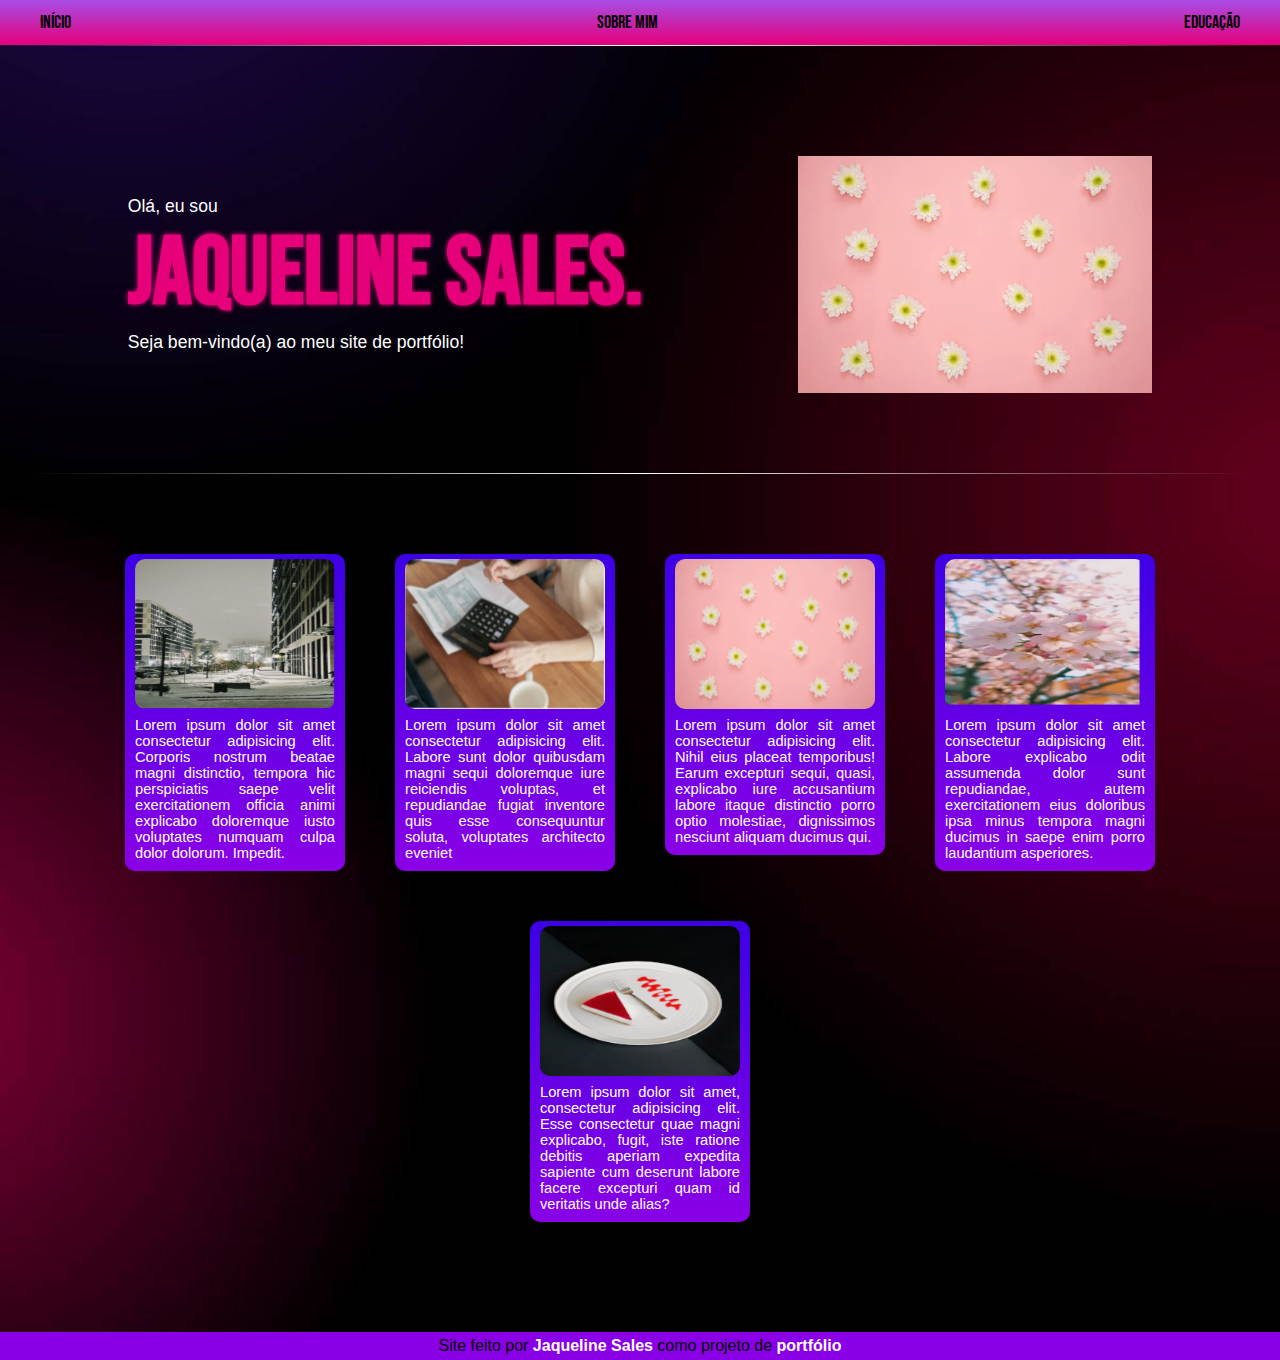
==== index.html @ 712a98a3 "Initial commit" ====
<!DOCTYPE html>
<html lang="pt-br">
<head>
    <meta charset="UTF-8">
    <meta name="viewport" content="width=device-width, initial-scale=1.0">
    <title>Site de portfólio</title>
    <link rel="stylesheet" href="css/style.css">
    <style>
        @import url('https://fonts.googleapis.com/css2?family=Bebas+Neue&display=swap');
    </style>
</head>
<body>
    <header>
        <nav>
            <a href="#">Início</a>
            <a href="#">Sobre mim</a>
            <a href="#">Educação</a>
        </nav>
    </header>
    <div class="line"></div>
    <main>
        <div class="inicio">
            <div class="inicio-text">
                <p>
                    Olá, eu sou
                </p>
                <h1>
                    <a href="#">Jaqueline Sales.</a>
                </h1>
                <p>
                    Seja bem-vindo(a) ao meu site de portfólio!
                </p>
            </div>

            <img src="imagens/foto3.webp" alt="foto flor">
        </div>

        <div class="line"></div>

        <div class="projetos">
            <a href="#">
                <button>
                    <img src="imagens/foto1(200px).png" alt="">
                    <p>Lorem ipsum dolor sit amet consectetur adipisicing elit. Corporis nostrum beatae magni distinctio, tempora hic perspiciatis saepe velit exercitationem officia animi explicabo doloremque iusto voluptates numquam culpa dolor dolorum. Impedit.</p>
                </button>
            </a>
            <a href="#">
                <button>
                    <img src="imagens/foto2(200px).jpg" alt="">
                    <p>Lorem ipsum dolor sit amet consectetur adipisicing elit. Labore sunt dolor quibusdam magni sequi doloremque iure reiciendis voluptas, et repudiandae fugiat inventore quis esse consequuntur soluta, voluptates architecto eveniet</p>
                </button>
            </a>
            <a href="#">
                <button>
                    <img src="imagens/foto3(200px).png" alt="">
                    <p>Lorem ipsum dolor sit amet consectetur adipisicing elit. Nihil eius placeat temporibus! Earum excepturi sequi, quasi, explicabo iure accusantium labore itaque distinctio porro optio molestiae, dignissimos nesciunt aliquam ducimus qui.</p>
                </button>
            </a>
            <a href="#">
                <button>
                    <img src="imagens/foto4(200px).png" alt="">
                    <p>Lorem ipsum dolor sit amet consectetur adipisicing elit. Labore explicabo odit assumenda dolor sunt repudiandae, autem exercitationem eius doloribus ipsa minus tempora magni ducimus in saepe enim porro laudantium asperiores.</p>
                </button>
            </a>
            <a href="#">
                <button>
                    <img src="imagens/foto5(200px).png" alt="">
                    <p>Lorem ipsum dolor sit amet, consectetur adipisicing elit. Esse consectetur quae magni explicabo, fugit, iste ratione debitis aperiam expedita sapiente cum deserunt labore facere excepturi quam id veritatis unde alias?</p>
                </button>
            </a>
        </div>
    </main>
    <footer>
        <p>Site feito por <strong><a href="#">Jaqueline Sales</a></strong> como projeto de <strong><a href="#">portfólio</a></strong></p>
    </footer>
</body>
</html>
---- css/style.css ----
@charset "UTF-8";

*{
    margin: 0px;
    padding: 0px;
}

@import url('https://fonts.googleapis.com/css2?family=Bebas+Neue&display=swap');

:root{
    --rosa-claro: #ff82c5;
    --rosa-forte: #E6007A;
    --rosa: #D500E6;
    --roxo-forte: #8A00E6;
    --roxo: #A84CE6;
    --azul: #000CE6;
    --azul-arroxeado: #3D00E6;

    --bebas: "Bebas Neue", serif;
}

body{
    font-family: Arial, Helvetica, sans-serif;
    background-color: black;
    background-image: url('../imagens/background-resolucao.jpg');
    background-size: cover;
    background-position: top center;
}

/* HEADER */

header{
    background-image: linear-gradient(to top, var(--rosa-forte), var(--roxo));
    padding: 10px;
}

header nav {
    display: flex;
    justify-content: space-between;
    width: 100%;
}

header nav a{
    color: black;
    text-decoration: none;
    font-family: var(--bebas);
    font-size: 1.1em;
    margin: 0px 20px;
    padding: 2px 10px;
    transition-duration: 0.5s;
    
}

header nav a:hover{
    background-color: black;
    border-radius: 5px;
    color: white;
    text-shadow: 0px 0px 10px white;
    font-size: 1.5em;
}

/* MAIN */

main{
    padding: 30px;
}
main button img{
    width: 200px;
    height: 150px;
}

main h1 a{
    color: var(--rosa-forte);
    font-family: var(--bebas);
    font-size: 3em;
    text-shadow: 0px 0px 5px var(--rosa-forte);
    text-decoration: none;
    transition-duration: 0.8s;
}

main h1 a:hover{
    font-size: 3.5em;
    text-shadow: 0px 0px 10px var(--rosa-forte);
}
main div.inicio p{
    color: white;
    font-size: 1.1em;
}

main div.inicio{
    display: flex;
    justify-content: space-between;
    align-items: center;
    padding: 80px 20px;
}


main div.inicio-text{
    max-width: 50%;
    margin: auto;
}

main div.inicio img{
    max-width: 30%;
    height: auto;   
    margin: auto;
}

main div.projetos{

    display: flex;
    flex-wrap: wrap;
    justify-content: center;
    gap: 50px;
    padding: 80px 0px;

}

div.projetos img{
    border-radius: 10px;
}

button{
    background-image: linear-gradient(to bottom, var(--azul-arroxeado), var(--roxo-forte));
    border-radius: 10px;
    padding: 5px;
    border: none;
}

button p {
    text-align: justify;
    max-width: 200px;
    padding: 5px;
    color: white;
    font-size: 1.1em;
}

main div.projetos a{
    max-width: 100%;
}

div.line{
    width: 100%;
    height: 1px;
    background-image: linear-gradient(to right, transparent, white, transparent);

}

/* FOOTER */

footer{
    background-color: var(--roxo-forte);
    padding: 5px;
}

footer p{
    text-align: center;
}

footer a{
    font-weight: bold;
    color: white;
    text-decoration: none;
}
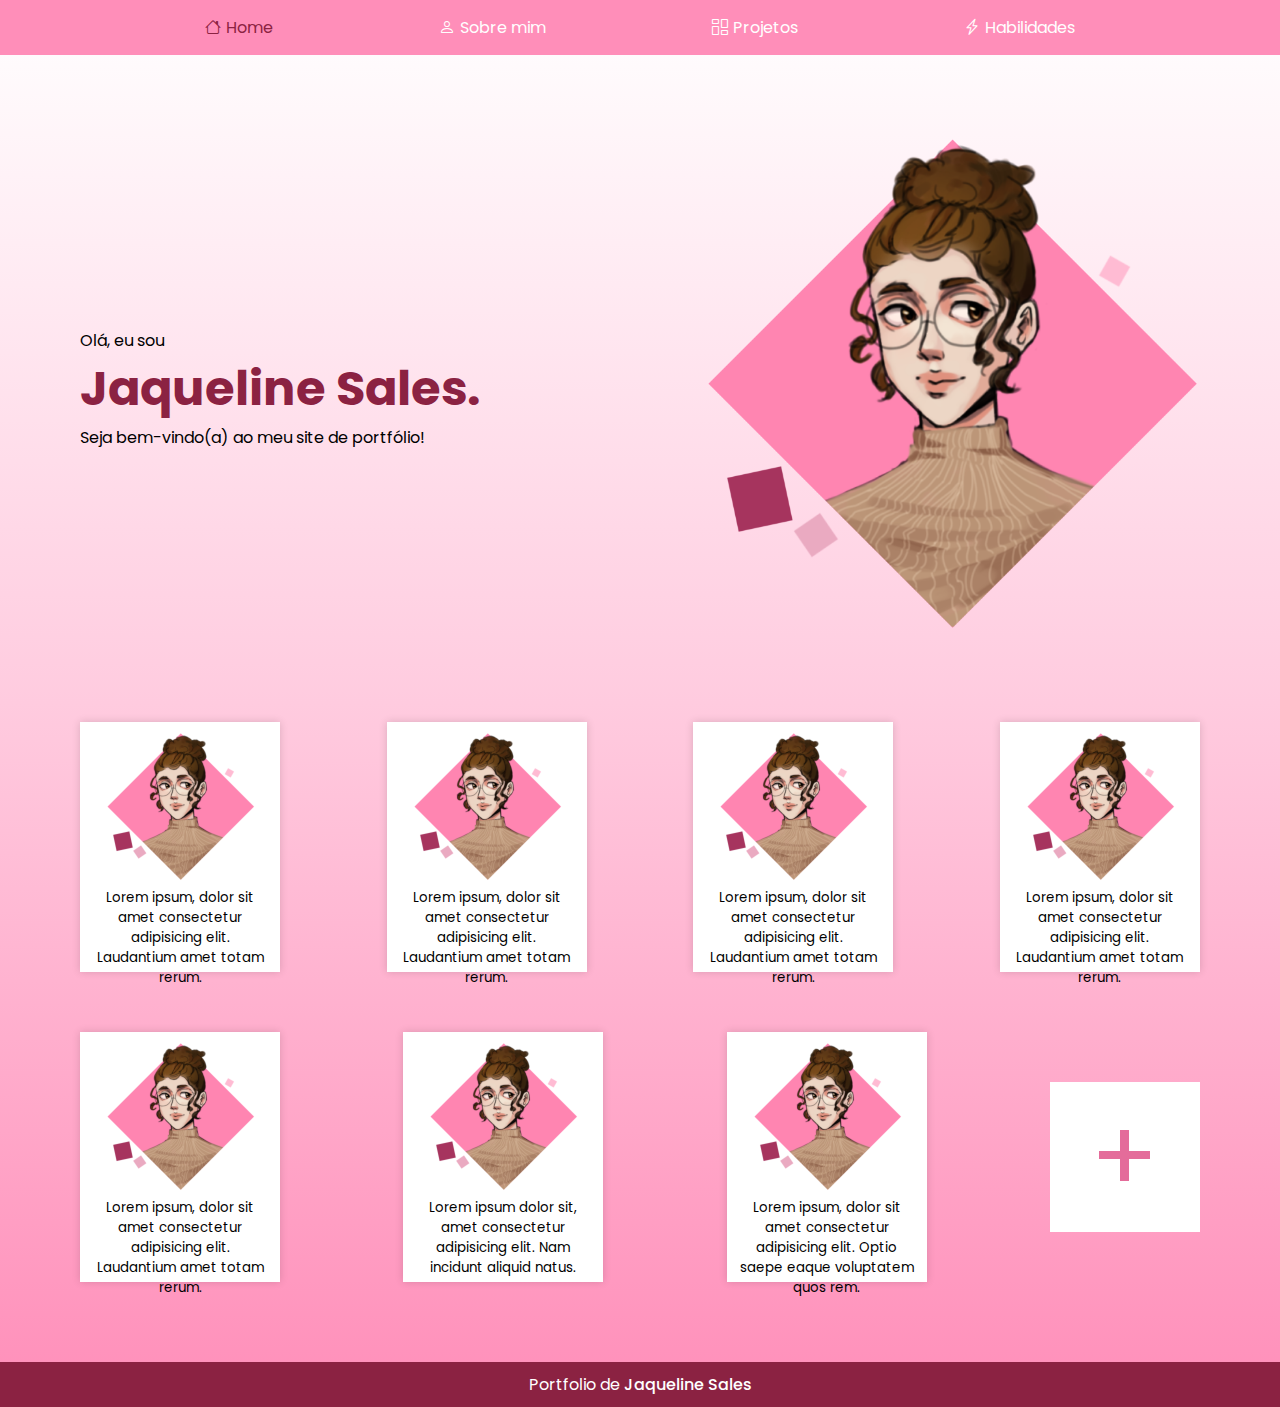
==== commit 6bf201fe: "portfolio restaurado" ====
--- a/index.html
+++ b/index.html
@@ -1,77 +1,106 @@
 <!DOCTYPE html>
-<html lang="pt-br">
+<html lang="en">
 <head>
     <meta charset="UTF-8">
     <meta name="viewport" content="width=device-width, initial-scale=1.0">
-    <title>Site de portfólio</title>
+    <title>Home|Projeto de portfolio</title>
     <link rel="stylesheet" href="css/style.css">
-    <style>
-        @import url('https://fonts.googleapis.com/css2?family=Bebas+Neue&display=swap');
-    </style>
+    <link rel="stylesheet" href="https://cdn.jsdelivr.net/npm/bootstrap-icons@1.11.3/font/bootstrap-icons.min.css">
 </head>
 <body>
     <header>
-        <nav>
-            <a href="#">Início</a>
-            <a href="#">Sobre mim</a>
-            <a href="#">Educação</a>
+        <nav class="menu-lateral">
+            <div class="btn-expandir">
+                <i class="bi bi-justify"></i>
+            </div>
+            <ul>
+                <li class="item-menu">
+                    <a class="active" href="#">
+                        <span class="icon">
+                            <i class="bi bi-house"></i>
+                        </span>
+                        <span class="txt-link">Home</span>
+                    </a>
+                </li>
+                <li class="item-menu">
+                    <a href="#">
+                        <span class="icon">
+                            <i class="bi bi-person"></i>
+                        </span>
+                        <span class="txt-link">Sobre mim</span>
+                    </a>
+                </li>
+                <li class="item-menu">
+                    <a href="#">
+                        <span class="icon">
+                            <i class="bi bi-columns-gap"></i>
+                        </span>
+                        <span class="txt-link">Projetos</span>
+                    </a>
+                </li>
+                <li class="item-menu">
+                    <a href="#">
+                        <span class="icon">
+                            <i class="bi bi-lightning-charge"></i>
+                        </span>
+                        <span class="txt-link">Habilidades</span>
+                    </a>
+                </li>
+            </ul>
+
         </nav>
     </header>
-    <div class="line"></div>
     <main>
-        <div class="inicio">
-            <div class="inicio-text">
-                <p>
-                    Olá, eu sou
-                </p>
-                <h1>
-                    <a href="#">Jaqueline Sales.</a>
-                </h1>
-                <p>
-                    Seja bem-vindo(a) ao meu site de portfólio!
-                </p>
+        <section class="group-apresentacao">
+            <div class="apresentacao-txt">
+                <p>Olá, eu sou</p>
+                <h1>Jaqueline Sales.</h1>
+                <p>Seja bem-vindo(a) ao meu site de portfólio!</p>
             </div>
-
-            <img src="imagens/foto3.webp" alt="foto flor">
-        </div>
-
-        <div class="line"></div>
-
-        <div class="projetos">
-            <a href="#">
-                <button>
-                    <img src="imagens/foto1(200px).png" alt="">
-                    <p>Lorem ipsum dolor sit amet consectetur adipisicing elit. Corporis nostrum beatae magni distinctio, tempora hic perspiciatis saepe velit exercitationem officia animi explicabo doloremque iusto voluptates numquam culpa dolor dolorum. Impedit.</p>
-                </button>
-            </a>
-            <a href="#">
-                <button>
-                    <img src="imagens/foto2(200px).jpg" alt="">
-                    <p>Lorem ipsum dolor sit amet consectetur adipisicing elit. Labore sunt dolor quibusdam magni sequi doloremque iure reiciendis voluptas, et repudiandae fugiat inventore quis esse consequuntur soluta, voluptates architecto eveniet</p>
-                </button>
-            </a>
-            <a href="#">
-                <button>
-                    <img src="imagens/foto3(200px).png" alt="">
-                    <p>Lorem ipsum dolor sit amet consectetur adipisicing elit. Nihil eius placeat temporibus! Earum excepturi sequi, quasi, explicabo iure accusantium labore itaque distinctio porro optio molestiae, dignissimos nesciunt aliquam ducimus qui.</p>
-                </button>
-            </a>
-            <a href="#">
-                <button>
-                    <img src="imagens/foto4(200px).png" alt="">
-                    <p>Lorem ipsum dolor sit amet consectetur adipisicing elit. Labore explicabo odit assumenda dolor sunt repudiandae, autem exercitationem eius doloribus ipsa minus tempora magni ducimus in saepe enim porro laudantium asperiores.</p>
-                </button>
-            </a>
-            <a href="#">
-                <button>
-                    <img src="imagens/foto5(200px).png" alt="">
-                    <p>Lorem ipsum dolor sit amet, consectetur adipisicing elit. Esse consectetur quae magni explicabo, fugit, iste ratione debitis aperiam expedita sapiente cum deserunt labore facere excepturi quam id veritatis unde alias?</p>
-                </button>
-            </a>
-        </div>
+            <div class="apresentacao-img">
+                <picture>
+                    <source media="(max-width: 300px)" srcset="imagens/avatar-eu(150px).png" type="image/png" class="img-avatar-pequena">
+                    <source media="(max-width:700px)" srcset="imagens/avatar-eu(300px).png" type="image/png" class="img-avatar-media"> 
+                    <img src="imagens/avatar-eu.png" alt="Ilustração de Jaqueline Sales" class="img-avatar-grande">
+                </picture>
+            </div>
+        </section>
+        <section class="group-projetos">
+            <button class="btn-proj">
+                <img src="imagens/avatar-eu(150px).png" alt="">
+                <p>Lorem ipsum, dolor sit amet consectetur adipisicing elit. Laudantium amet totam rerum.</p>
+            </button>
+            <button class="btn-proj">
+                <img src="imagens/avatar-eu(150px).png" alt="">
+                <p>Lorem ipsum, dolor sit amet consectetur adipisicing elit. Laudantium amet totam rerum.</p>
+            </button>
+            <button class="btn-proj">
+                <img src="imagens/avatar-eu(150px).png" alt="">
+                <p>Lorem ipsum, dolor sit amet consectetur adipisicing elit. Laudantium amet totam rerum.</p>
+            </button>
+            <button class="btn-proj">
+                <img src="imagens/avatar-eu(150px).png" alt="">
+                <p>Lorem ipsum, dolor sit amet consectetur adipisicing elit. Laudantium amet totam rerum.</p>
+            </button>
+            <button class="btn-proj">
+                <img src="imagens/avatar-eu(150px).png" alt="">
+                <p>Lorem ipsum, dolor sit amet consectetur adipisicing elit. Laudantium amet totam rerum.</p>
+            </button>
+            <button class="btn-proj">
+                <img src="imagens/avatar-eu(150px).png" alt="">
+                <p>Lorem ipsum dolor sit, amet consectetur adipisicing elit. Nam incidunt aliquid natus.</p>
+            </button>
+            <button class="btn-proj">
+                <img src="imagens/avatar-eu(150px).png" alt="">
+                <p>Lorem ipsum, dolor sit amet consectetur adipisicing elit. Optio saepe eaque voluptatem quos rem.</p>
+            </button>
+            <button class="btn-proj-mais">
+                <p>+</p>
+            </button>
+        </section>
     </main>
     <footer>
-        <p>Site feito por <strong><a href="#">Jaqueline Sales</a></strong> como projeto de <strong><a href="#">portfólio</a></strong></p>
+        <p>Portfolio de <a href="https://github.com/jaquelinebsales" target="_blank">Jaqueline Sales</a></p>
     </footer>
 </body>
 </html>--- a/css/style.css
+++ b/css/style.css
@@ -1,164 +1,320 @@
-@charset "UTF-8";
+@charset 'UTF-8';
+@import url('https://fonts.googleapis.com/css2?family=Bebas+Neue&family=Passion+One:wght@400;700;900&family=Poppins:ital,wght@0,100;0,200;0,300;0,400;0,500;0,600;0,700;0,800;0,900;1,100;1,200;1,300;1,400;1,500;1,600;1,700;1,800;1,900&family=Sriracha&display=swap');
 
 *{
     margin: 0px;
     padding: 0px;
-}
-
-@import url('https://fonts.googleapis.com/css2?family=Bebas+Neue&display=swap');
-
+    font-family: "Poppins", serif;
+}
 :root{
-    --rosa-claro: #ff82c5;
-    --rosa-forte: #E6007A;
-    --rosa: #D500E6;
-    --roxo-forte: #8A00E6;
-    --roxo: #A84CE6;
-    --azul: #000CE6;
-    --azul-arroxeado: #3D00E6;
-
-    --bebas: "Bebas Neue", serif;
-}
-
+    --rosa-muito-claro: rgb(255, 224, 236);
+    --rosa-claro: rgb(255, 203, 223);
+    --rosa-padrao: rgb(255, 142, 185);
+    --rosa-escuro: rgb(228, 108, 154);
+    --rosa-muito-escuro: rgb(139, 34, 66);
+    --shadow: 0px 0px 10px rgba(0, 0, 0, 0.200);
+}
 body{
-    font-family: Arial, Helvetica, sans-serif;
-    background-color: black;
-    background-image: url('../imagens/background-resolucao.jpg');
-    background-size: cover;
-    background-position: top center;
-}
-
-/* HEADER */
-
-header{
-    background-image: linear-gradient(to top, var(--rosa-forte), var(--roxo));
-    padding: 10px;
-}
-
-header nav {
+    background-image: linear-gradient(to bottom, white, var(--rosa-claro), var(--rosa-padrao));
+}
+
+/*CABEÇALHO*/
+
+.btn-expandir{
+    display: none;
+}
+
+
+.menu-lateral {    
+    width: 100%;
+    padding: 10px 0px;
+    background-color: var(--rosa-padrao);
     display: flex;
-    justify-content: space-between;
-    width: 100%;
-}
-
-header nav a{
-    color: black;
-    text-decoration: none;
-    font-family: var(--bebas);
-    font-size: 1.1em;
-    margin: 0px 20px;
-    padding: 2px 10px;
-    transition-duration: 0.5s;
-    
-}
-
-header nav a:hover{
-    background-color: black;
-    border-radius: 5px;
-    color: white;
-    text-shadow: 0px 0px 10px white;
-    font-size: 1.5em;
-}
-
-/* MAIN */
-
-main{
-    padding: 30px;
-}
-main button img{
-    width: 200px;
-    height: 150px;
-}
-
-main h1 a{
-    color: var(--rosa-forte);
-    font-family: var(--bebas);
-    font-size: 3em;
-    text-shadow: 0px 0px 5px var(--rosa-forte);
-    text-decoration: none;
-    transition-duration: 0.8s;
-}
-
-main h1 a:hover{
-    font-size: 3.5em;
-    text-shadow: 0px 0px 10px var(--rosa-forte);
-}
-main div.inicio p{
-    color: white;
-    font-size: 1.1em;
-}
-
-main div.inicio{
+    justify-content: center;
+    align-items: center;
+
+}
+
+
+.menu-lateral ul {
     display: flex;
     justify-content: space-between;
     align-items: center;
-    padding: 80px 20px;
-}
-
-
-main div.inicio-text{
-    max-width: 50%;
-    margin: auto;
-}
-
-main div.inicio img{
-    max-width: 30%;
-    height: auto;   
-    margin: auto;
-}
-
-main div.projetos{
-
+    list-style: none;
+    padding: 0;
+    margin: 0;
+    gap: 150px;
+
+
+}
+
+
+.menu-lateral a {
+    text-decoration: none;
+    color: #ffffff;
+    display: flex;
+    align-items: center;
+    padding: 5px 8px;
+    transition: background-color 0.3s ease;
+}
+
+.menu-lateral a:hover {
+    background-color: var(--rosa-escuro);
+    color: white;
+}
+
+.menu-lateral .active {
+    color: var(--rosa-muito-escuro);
+}
+
+.menu-lateral span.icon {
+    margin-right: 5px;
+}
+
+/*MAIN*/
+.group-apresentacao {
+    display: flex; /* Ativa o Flexbox */
+    align-items: center; /* Centraliza os itens verticalmente */
+    justify-content: space-between; /* Espaça os itens horizontalmente */
+    gap: 20px; /* Espaçamento entre os dois divs */
+    padding: 80px; /* Espaçamento interno da seção */
+    max-width: 100%;
+}
+
+.apresentacao-txt {
+    max-width: 50%; /* Limita a largura do texto */;
+}
+
+main h1{
+    font-size: 3em;
+    color: var(--rosa-muito-escuro);
+}
+
+.apresentacao-img {
+    max-width: 50%; /* Limita a largura da imagem */
+    display: flex; /* Garante que o conteúdo interno da imagem seja flexível */
+    justify-content: center; /* Centraliza a imagem horizontalmente */
+}
+
+
+img{
+    width: 500px;
+    height: auto;
+}
+
+.group-projetos {
     display: flex;
     flex-wrap: wrap;
-    justify-content: center;
-    gap: 50px;
-    padding: 80px 0px;
-
-}
-
-div.projetos img{
-    border-radius: 10px;
-}
-
-button{
-    background-image: linear-gradient(to bottom, var(--azul-arroxeado), var(--roxo-forte));
-    border-radius: 10px;
-    padding: 5px;
+    justify-content: space-between;
+    gap: 60px;
+    max-width: 100%;
+    align-items: center;
+    margin: auto;
+    padding: 0px 80px 80px 80px;
+}
+
+.group-projetos button.btn-proj {
+    height: 250px;
+    width: 200px;
+    padding: 10px;
+    background-color: #ffffff;
     border: none;
-}
-
-button p {
-    text-align: justify;
-    max-width: 200px;
-    padding: 5px;
+    transition: 0.2s;
+    box-shadow: 0px 0px 8px rgba(0, 0, 0, 0.150);
+}
+.group-projetos button.btn-proj:hover {
+    background-color: rgba(255, 255, 255, 0.500);
+    border: none;
+    height: 260px;
+    width: 210px;
+}
+.group-projetos button img{
+    width: 150px;
+    height: auto;
+    max-width: 100%;
+}
+
+.group-projetos button p{
+    max-width: 100%;
+}
+
+.btn-proj-mais p{
+    transition: 0.2s;
+    
+    font-size: 100px;
+    color: var(--rosa-escuro);
+}
+
+.btn-proj-mais{
+    width: 150px;
+    height: 150px;
+    background-color: white;
+    border: none;
+}
+
+.btn-proj-mais:hover{
+    width: 150px;
+    height: 150px;
+    background-color: rgba(255, 255, 255, 0.500);
+    border: none;
+    
+}
+.btn-proj-mais:hover p{
+    color: #ffffff;
+    
+}
+@media (max-width: 1100px){
+    /* Estilos para a lista */
+    .menu-lateral ul {
+        gap: 100px; /* Espaçamento entre os itens */
+    }
+    img{
+        width: 400px;
+        height: auto;
+    }
+    
+}
+
+
+@media (max-width: 800px) {
+    main, footer{
+        margin-left: 66px;
+    }
+    .group-apresentacao {
+        flex-direction: column; /* Empilha os itens verticalmente em telas menores */
+        align-items: center; /* Centraliza os itens */
+    }
+
+    main h1{
+        font-size: 2em;
+    }
+
+    img{
+        width: 350px;
+        height: auto;
+    }
+
+    .group-apresentacao {
+        flex-direction: column; /* Empilha os itens verticalmente em telas menores */
+        align-items: center; /* Centraliza os itens */
+    }
+
+    .apresentacao-txt, .apresentacao-img {
+        max-width: 100%; /* Permite que os elementos ocupem toda a largura */
+        text-align: center; /* Centraliza o texto em telas menores */
+    }
+
+
+    .menu-lateral, .menu-lateral ul{
+        display: inline;
+    }
+
+    header{
+        height: 100%;
+    }
+
+    .btn-expandir{
+        display: flex;
+        width: 100%;
+        padding-left: 10px;
+    }
+
+    nav.menu-lateral{
+        width: 60px;
+        height: 100%;
+        padding: 40px 0px 40px 1%;
+        background-color: var(--rosa-padrao);
+        box-shadow: 2px 0px 10px rgba(0, 0, 0, 0.150);
+        position: fixed;
+        top: 0;
+        left: 0;
+        transition: .3s;
+        overflow: hidden;
+    }
+
+    nav.menu-lateral:hover{
+        width: 230px;
+    }
+    .btn-expandir > i{
+        color: white;
+        cursor: pointer;
+        font-size: 24px;
+    }
+    ul{
+        height: 100%;
+        
+    }
+
+    ul li.item-menu{
+        transition: .2s;
+    }
+
+    ul li.item-menu a{
+        padding: 20px 4%;
+        display: flex;
+        margin-bottom: 10px;
+
+
+    }
+
+    ul li.item-menu a span.txt-link{
+        margin-left: 20px;
+
+    }
+
+    ul li.item-menu a span.icon i{
+        font-size: 30px;
+        margin-left: 9px;
+
+    }
+
+
+}
+
+@media (max-width: 400px){
+    img{
+        width: 250px;
+    }
+
+    ul li.item-menu a span.icon i{
+        font-size: 20px;
+        margin-left: 9px;
+
+    }
+    main{
+        margin-left: 46px;
+    }
+    footer p{
+        font-size: 0.8em;
+    }
+    footer{
+        margin-left: 46px;
+    }
+    nav.menu-lateral{
+        width: 45px;
+    }
+    .btn-expandir i{
+        font-size: 20px;
+    }
+    .group-apresentacao{
+        padding: 0px;
+        padding: 20px;
+    }
+    main h1{
+        font-size: 1.2em;
+    }
+
+}
+
+footer{
+    text-align: center;
+    padding: 10px;
+    background-color: var(--rosa-muito-escuro);
     color: white;
-    font-size: 1.1em;
-}
-
-main div.projetos a{
-    max-width: 100%;
-}
-
-div.line{
-    width: 100%;
-    height: 1px;
-    background-image: linear-gradient(to right, transparent, white, transparent);
-
-}
-
-/* FOOTER */
-
-footer{
-    background-color: var(--roxo-forte);
-    padding: 5px;
-}
-
-footer p{
-    text-align: center;
-}
-
+    max-width: 100%;
+}
 footer a{
-    font-weight: bold;
-    color: white;
+    color: rgb(255, 255, 255);
     text-decoration: none;
+    font-weight: 500;
 }